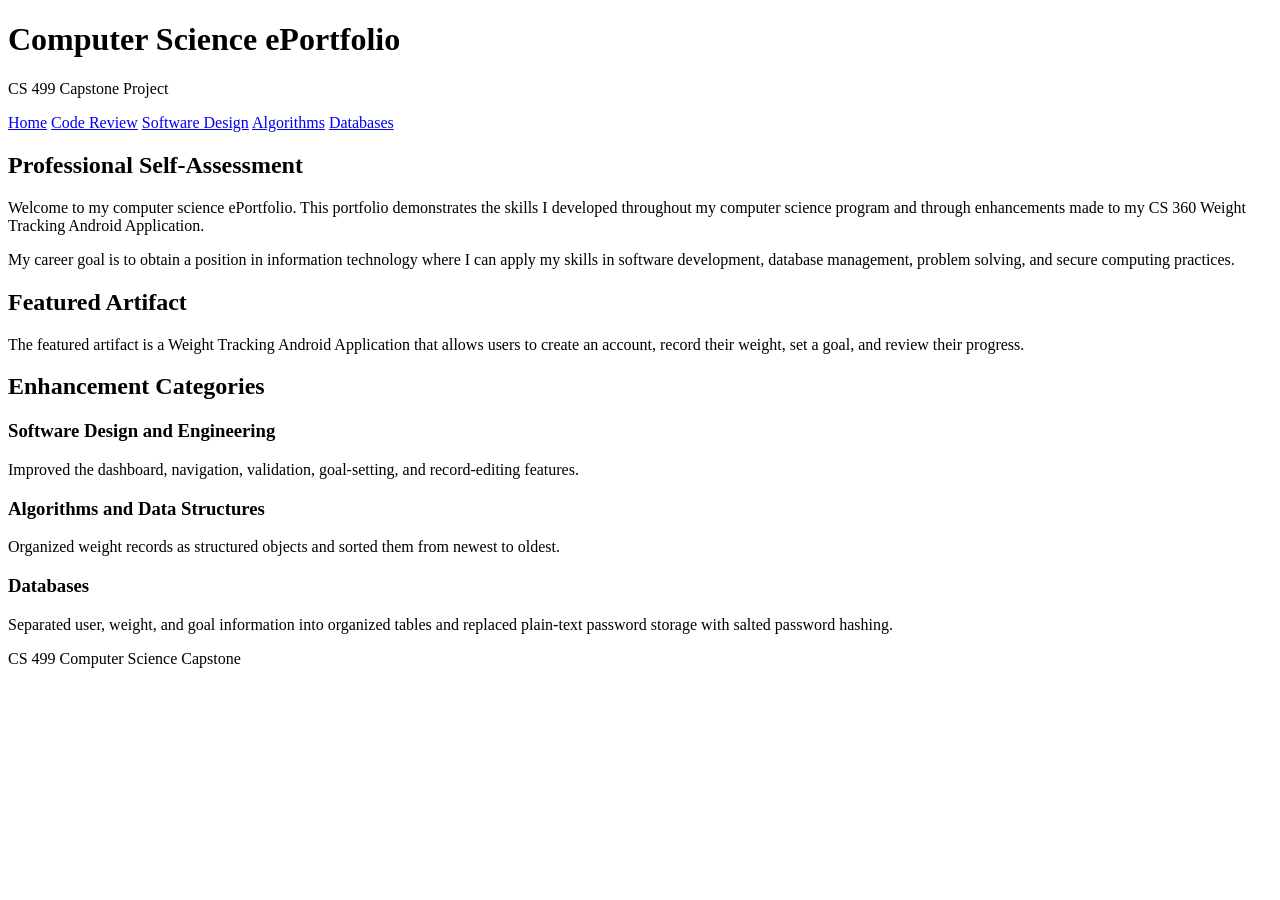
==== index.html @ c3c9e9a7 "Create index.html" ====
<!DOCTYPE html>
<html lang="en">
<head>
    <meta charset="UTF-8">
    <meta name="viewport" content="width=device-width, initial-scale=1.0">
    <title>Computer Science ePortfolio</title>
    <link rel="stylesheet" href="style.css">
</head>

<body>
    <header>
        <h1>Computer Science ePortfolio</h1>
        <p>CS 499 Capstone Project</p>

        <nav>
            <a href="index.html">Home</a>
            <a href="code-review.html">Code Review</a>
            <a href="software-design.html">Software Design</a>
            <a href="algorithms.html">Algorithms</a>
            <a href="databases.html">Databases</a>
        </nav>
    </header>

    <main>
        <section>
            <h2>Professional Self-Assessment</h2>

            <p>
                Welcome to my computer science ePortfolio. This portfolio
                demonstrates the skills I developed throughout my computer
                science program and through enhancements made to my CS 360
                Weight Tracking Android Application.
            </p>

            <p>
                My career goal is to obtain a position in information technology
                where I can apply my skills in software development, database
                management, problem solving, and secure computing practices.
            </p>
        </section>

        <section>
            <h2>Featured Artifact</h2>

            <p>
                The featured artifact is a Weight Tracking Android Application
                that allows users to create an account, record their weight,
                set a goal, and review their progress.
            </p>
        </section>

        <section>
            <h2>Enhancement Categories</h2>

            <h3>Software Design and Engineering</h3>
            <p>
                Improved the dashboard, navigation, validation, goal-setting,
                and record-editing features.
            </p>

            <h3>Algorithms and Data Structures</h3>
            <p>
                Organized weight records as structured objects and sorted them
                from newest to oldest.
            </p>

            <h3>Databases</h3>
            <p>
                Separated user, weight, and goal information into organized
                tables and replaced plain-text password storage with salted
                password hashing.
            </p>
        </section>
    </main>

    <footer>
        <p>CS 499 Computer Science Capstone</p>
    </footer>
</body>
</html>
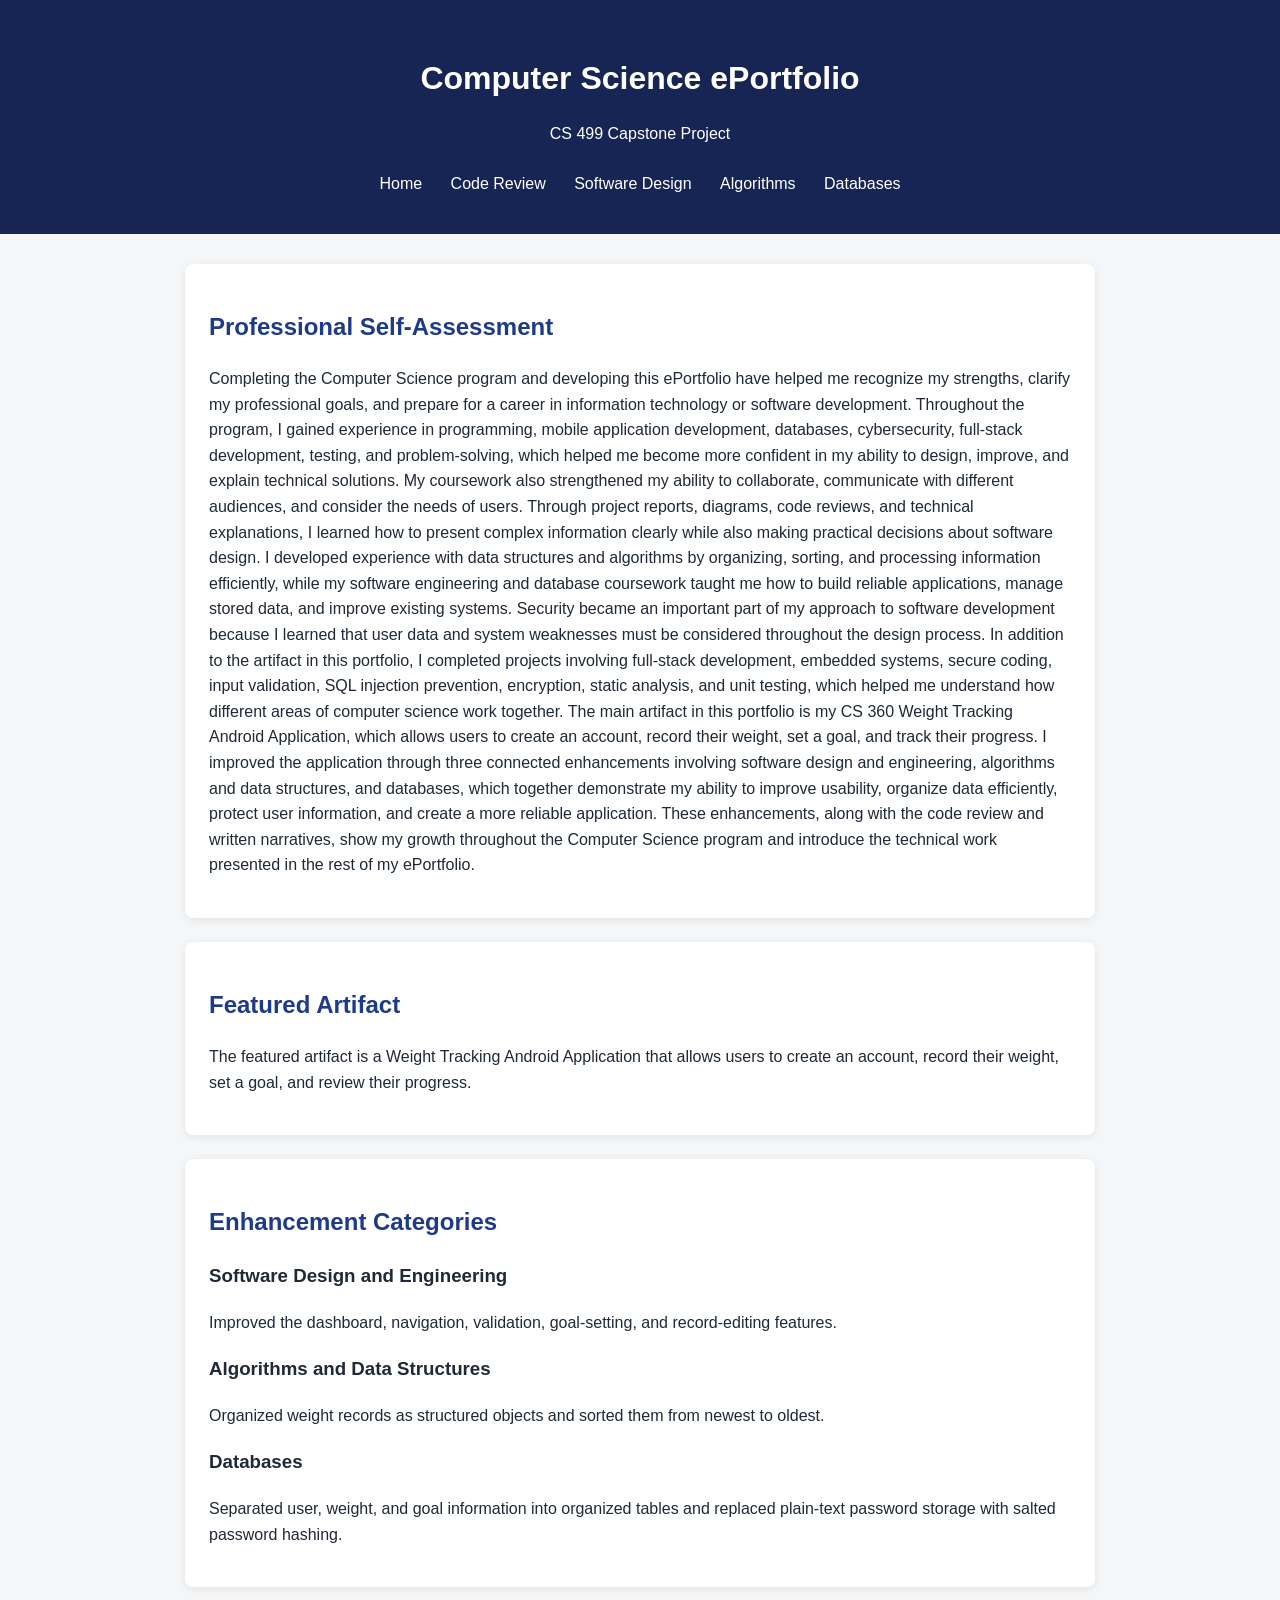
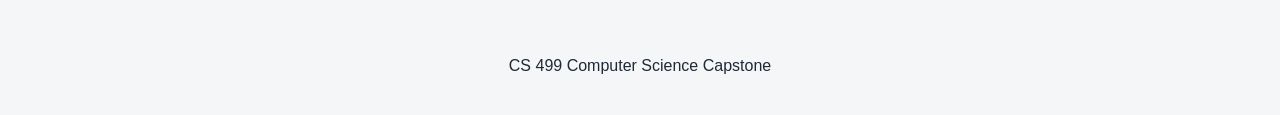
==== commit e574ef5c: "Update index.html" ====
--- a/index.html
+++ b/index.html
@@ -26,17 +26,18 @@
             <h2>Professional Self-Assessment</h2>
 
             <p>
-                Welcome to my computer science ePortfolio. This portfolio
-                demonstrates the skills I developed throughout my computer
-                science program and through enhancements made to my CS 360
-                Weight Tracking Android Application.
+                Completing the Computer Science program and developing this ePortfolio have helped me recognize my strengths, clarify my professional goals, and prepare for a career in information technology or software development. 
+                Throughout the program, I gained experience in programming, mobile application development, databases, cybersecurity, full-stack development, testing, and problem-solving, which helped me become more confident in my 
+                ability to design, improve, and explain technical solutions. My coursework also strengthened my ability to collaborate, communicate with different audiences, and consider the needs of users. Through project reports, 
+                diagrams, code reviews, and technical explanations, I learned how to present complex information clearly while also making practical decisions about software design. I developed experience with data structures and 
+                algorithms by organizing, sorting, and processing information efficiently, while my software engineering and database coursework taught me how to build reliable applications, manage stored data, and improve existing systems.
+                Security became an important part of my approach to software development because I learned that user data and system weaknesses must be considered throughout the design process. In addition to the artifact in this portfolio, 
+                I completed projects involving full-stack development, embedded systems, secure coding, input validation, SQL injection prevention, encryption, static analysis, and unit testing, which helped me understand how different areas of computer science work together.
+                The main artifact in this portfolio is my CS 360 Weight Tracking Android Application, which allows users to create an account, record their weight, set a goal, and track their progress. I improved the application through three connected enhancements involving 
+                software design and engineering, algorithms and data structures, and databases, which together demonstrate my ability to improve usability, organize data efficiently, protect user information, and create a more reliable application. 
+                These enhancements, along with the code review and written narratives, show my growth throughout the Computer Science program and introduce the technical work presented in the rest of my ePortfolio.
             </p>
 
-            <p>
-                My career goal is to obtain a position in information technology
-                where I can apply my skills in software development, database
-                management, problem solving, and secure computing practices.
-            </p>
         </section>
 
         <section>
--- a/style.css
+++ b/style.css
@@ -0,0 +1,60 @@
+* {
+    box-sizing: border-box;
+}
+
+body {
+    margin: 0;
+    background: #f4f6f8;
+    color: #1f2937;
+    font-family: Arial, Helvetica, sans-serif;
+    line-height: 1.6;
+}
+
+header {
+    background: #172554;
+    color: white;
+    padding: 32px 20px;
+    text-align: center;
+}
+
+header h1 {
+    margin-bottom: 4px;
+}
+
+nav {
+    margin-top: 20px;
+}
+
+nav a {
+    color: white;
+    display: inline-block;
+    margin: 5px 12px;
+    text-decoration: none;
+}
+
+nav a:hover {
+    text-decoration: underline;
+}
+
+main {
+    margin: 30px auto;
+    max-width: 950px;
+    padding: 0 20px;
+}
+
+section {
+    background: white;
+    border-radius: 8px;
+    margin-bottom: 24px;
+    padding: 24px;
+    box-shadow: 0 2px 8px rgba(0, 0, 0, 0.08);
+}
+
+h2 {
+    color: #1e3a8a;
+}
+
+footer {
+    padding: 20px;
+    text-align: center;
+}
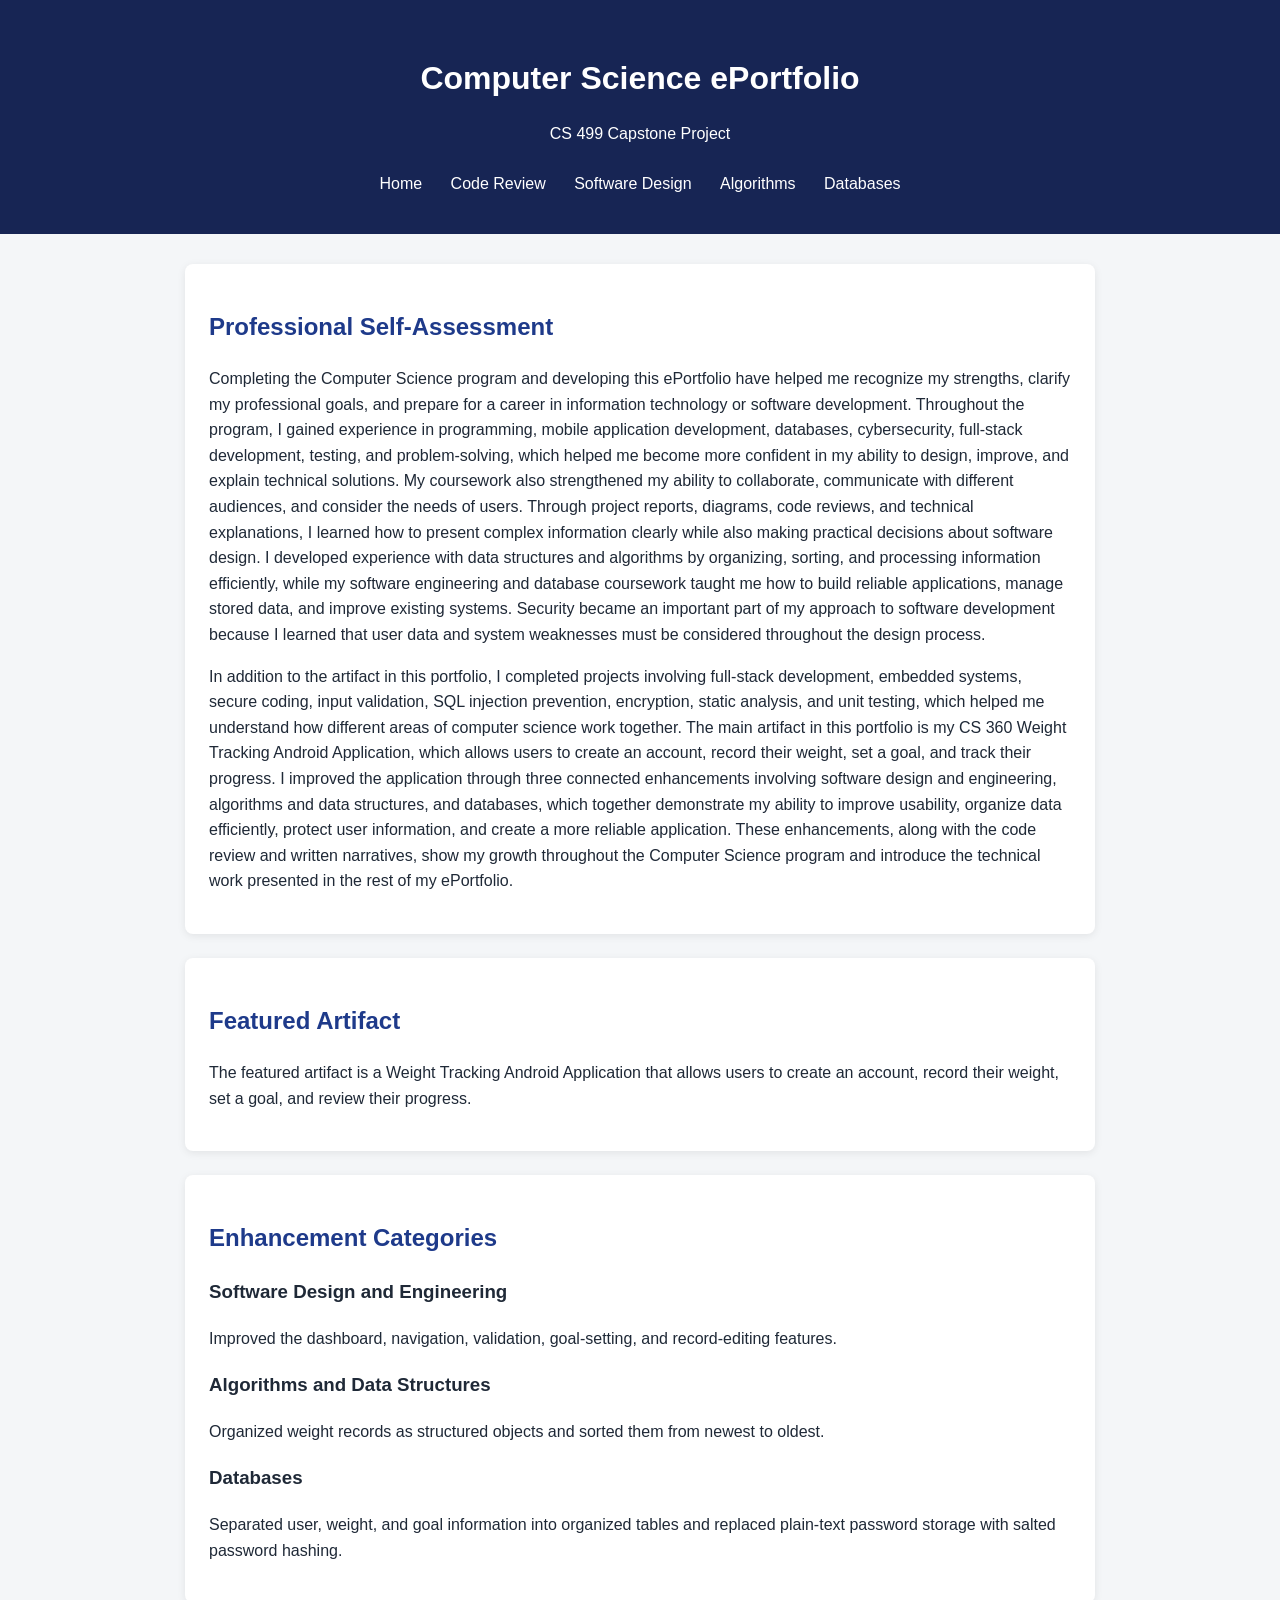
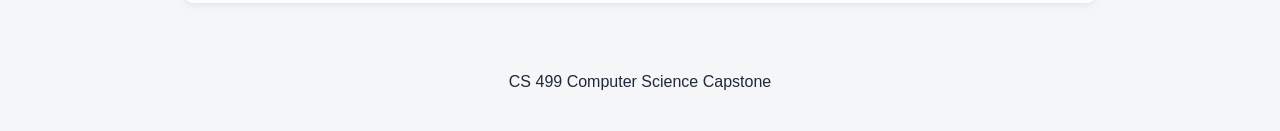
==== commit 223e4e83: "Update index.html" ====
--- a/index.html
+++ b/index.html
@@ -31,8 +31,9 @@
                 ability to design, improve, and explain technical solutions. My coursework also strengthened my ability to collaborate, communicate with different audiences, and consider the needs of users. Through project reports, 
                 diagrams, code reviews, and technical explanations, I learned how to present complex information clearly while also making practical decisions about software design. I developed experience with data structures and 
                 algorithms by organizing, sorting, and processing information efficiently, while my software engineering and database coursework taught me how to build reliable applications, manage stored data, and improve existing systems.
-                Security became an important part of my approach to software development because I learned that user data and system weaknesses must be considered throughout the design process. In addition to the artifact in this portfolio, 
-                I completed projects involving full-stack development, embedded systems, secure coding, input validation, SQL injection prevention, encryption, static analysis, and unit testing, which helped me understand how different areas of computer science work together.
+                Security became an important part of my approach to software development because I learned that user data and system weaknesses must be considered throughout the design process. 
+            </p>
+                In addition to the artifact in this portfolio, I completed projects involving full-stack development, embedded systems, secure coding, input validation, SQL injection prevention, encryption, static analysis, and unit testing, which helped me understand how different areas of computer science work together.
                 The main artifact in this portfolio is my CS 360 Weight Tracking Android Application, which allows users to create an account, record their weight, set a goal, and track their progress. I improved the application through three connected enhancements involving 
                 software design and engineering, algorithms and data structures, and databases, which together demonstrate my ability to improve usability, organize data efficiently, protect user information, and create a more reliable application. 
                 These enhancements, along with the code review and written narratives, show my growth throughout the Computer Science program and introduce the technical work presented in the rest of my ePortfolio.
